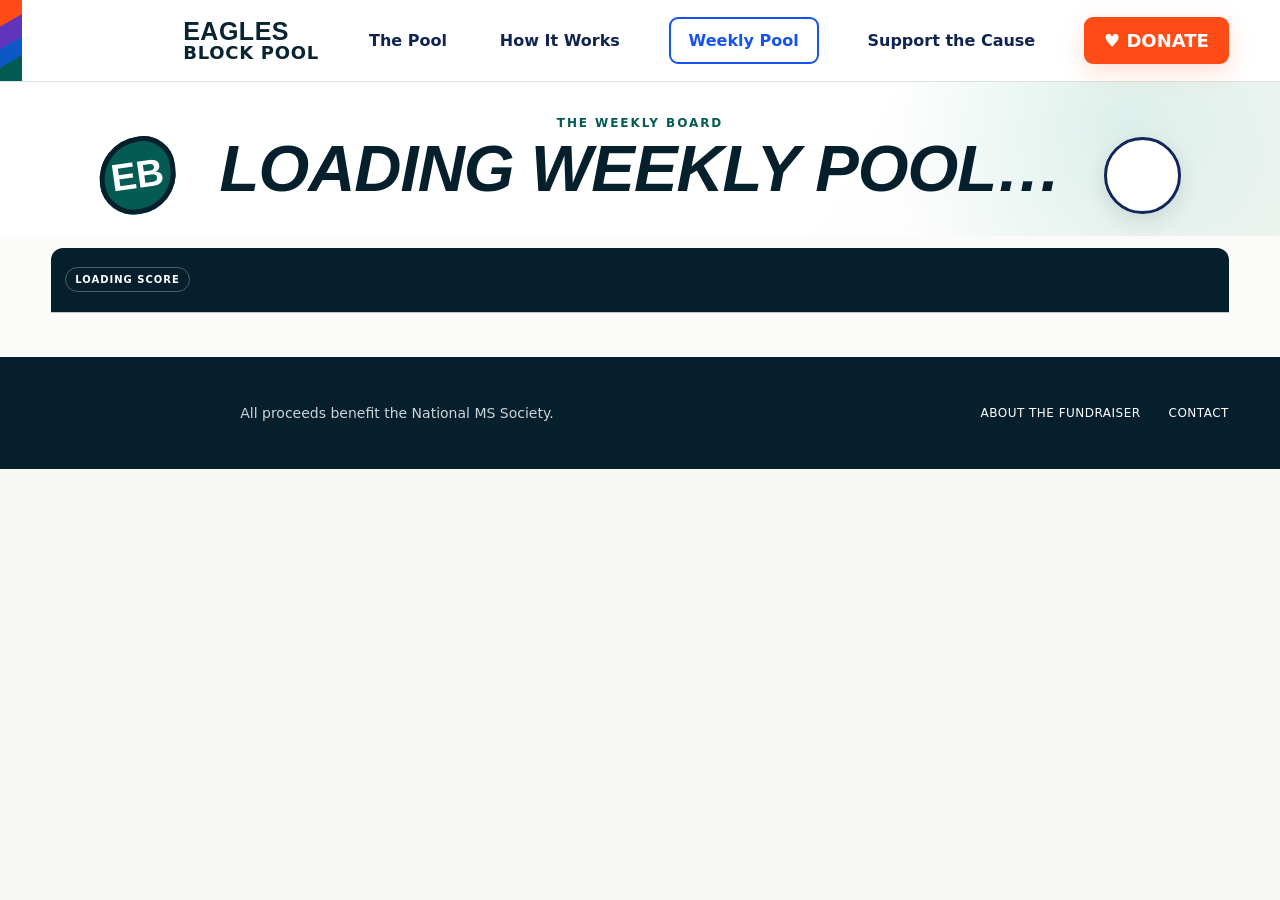
==== index.html @ 525bb415 "Build weekly pool and add GitHub Pages deployment" ====
<!doctype html>
<html lang="en">
  <head>
    <meta charset="UTF-8" />
    <meta name="viewport" content="width=device-width, initial-scale=1.0" />
    <meta http-equiv="refresh" content="0; url=weekly-pool/" />
    <title>Eagles Block Pool</title>
  </head>
  <body>
    <p><a href="weekly-pool/">Open the weekly pool</a></p>
  </body>
</html>
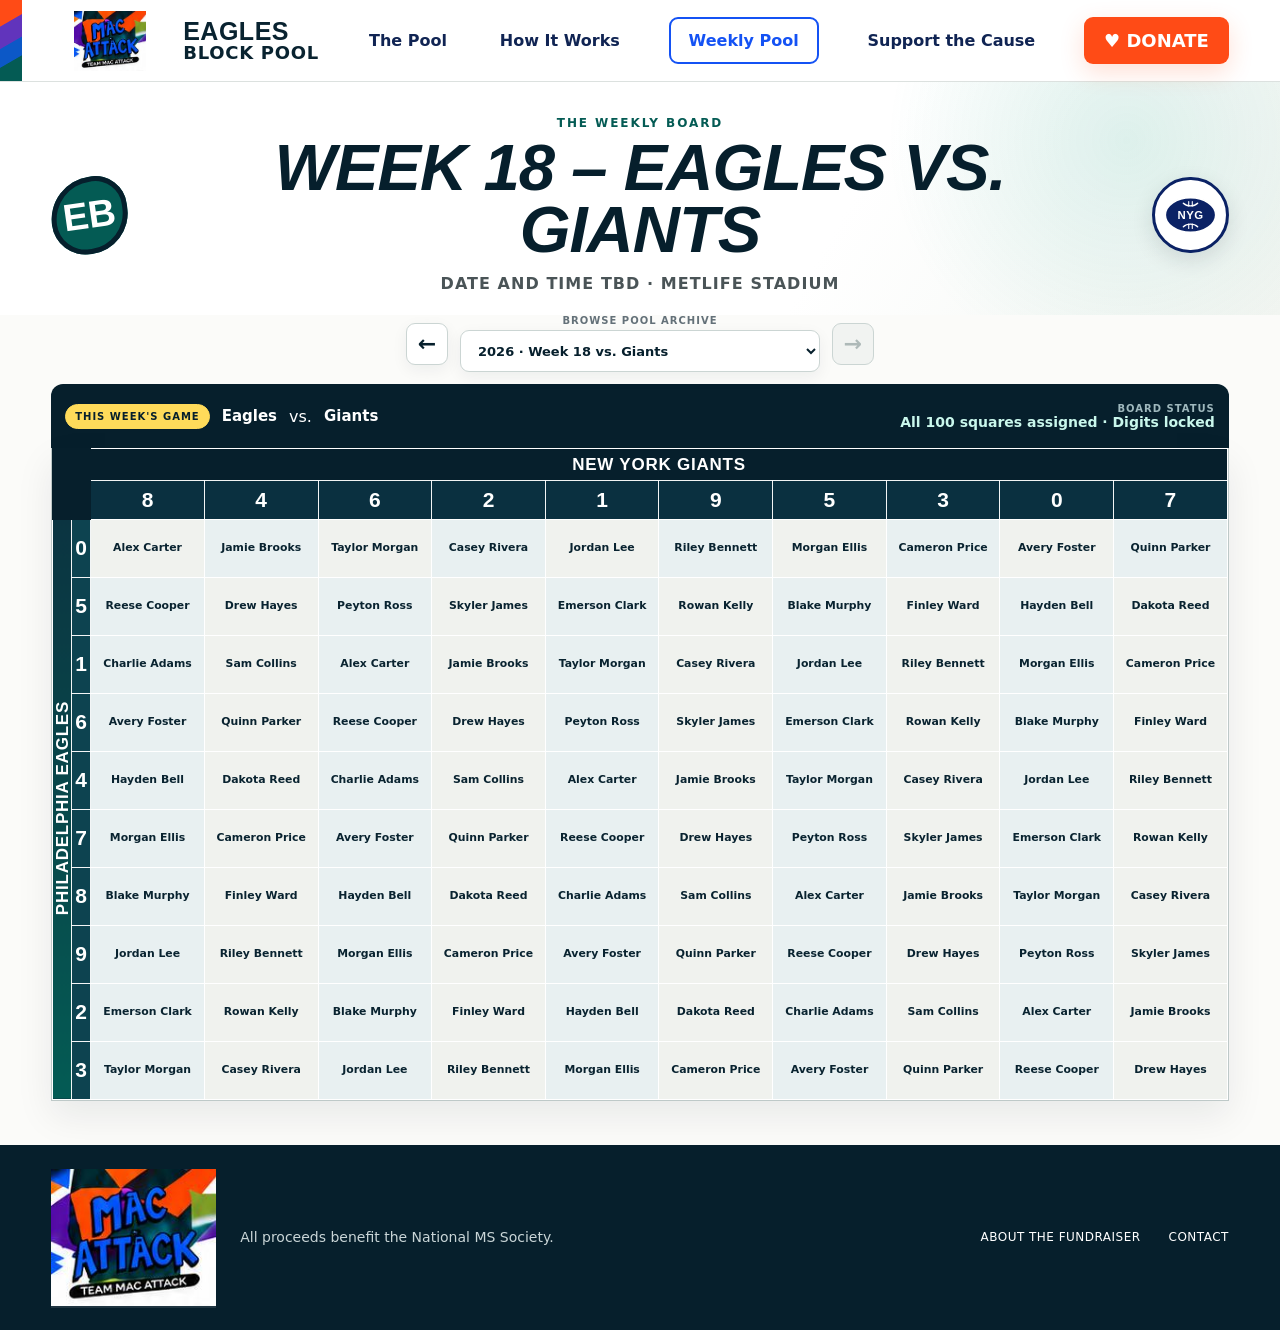
==== commit c44ff8ed: "Clearing cache" ====
--- a/index.html
+++ b/index.html
@@ -3,10 +3,15 @@
   <head>
     <meta charset="UTF-8" />
     <meta name="viewport" content="width=device-width, initial-scale=1.0" />
-    <meta http-equiv="refresh" content="0; url=weekly-pool/" />
+    <meta http-equiv="Cache-Control" content="no-cache, no-store, must-revalidate" />
+    <meta http-equiv="Pragma" content="no-cache" />
+    <meta http-equiv="Expires" content="0" />
     <title>Eagles Block Pool</title>
   </head>
   <body>
     <p><a href="weekly-pool/">Open the weekly pool</a></p>
+    <script>
+      window.location.replace(`weekly-pool/?v=${Date.now().toString(36)}`);
+    </script>
   </body>
 </html>
